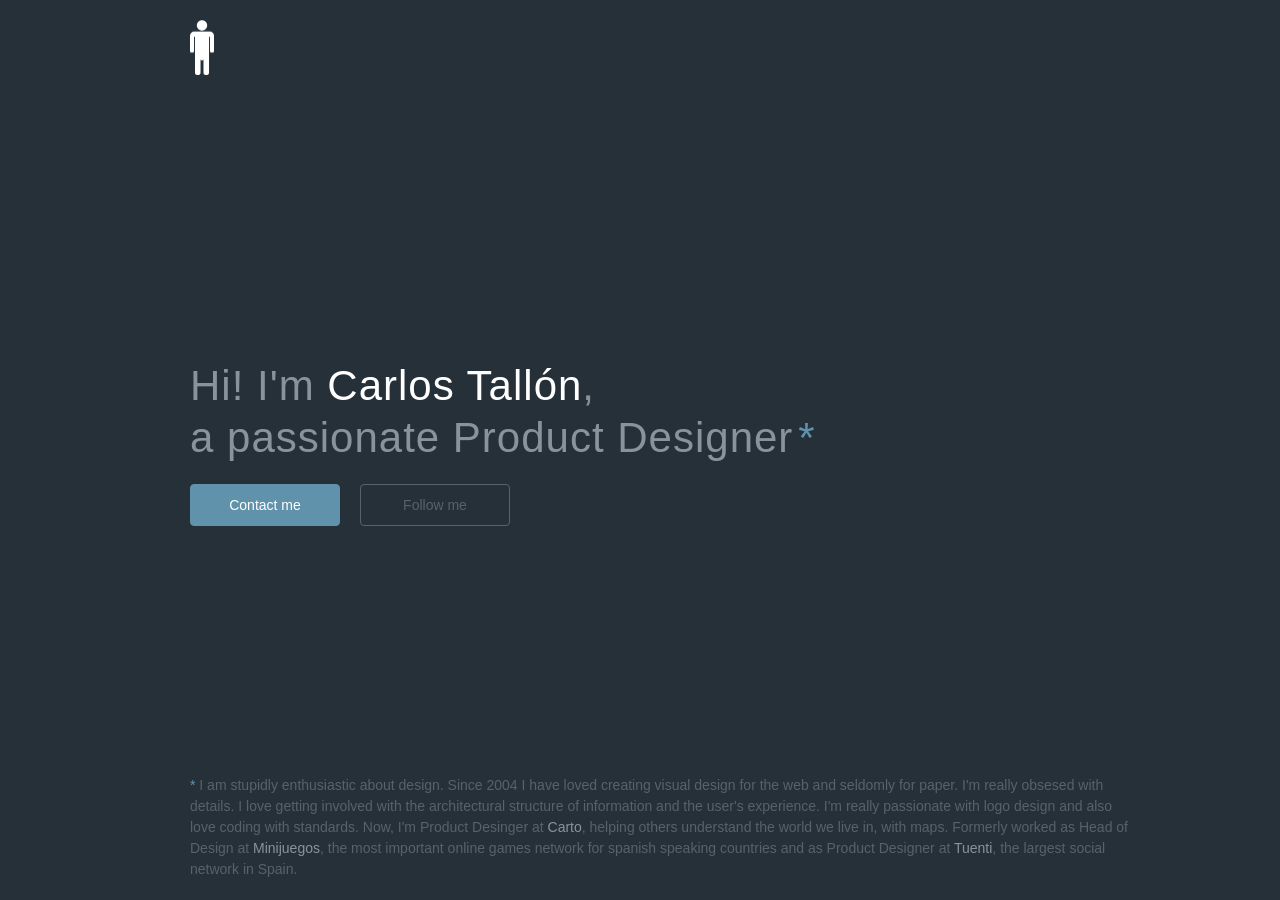
==== index.html @ 40fbca9f "previous version" ====
<!DOCTYPE html>
<html lang="en">
	<head>
		<meta http-equiv="content-type" content="text/html; charset=utf-8"/>
		<meta charset="utf-8"/>
		<title>Carlos Tallón</title>
		<link href="css/styles.css" rel="stylesheet">

		<script type="text/javascript">
		  var _gaq = _gaq || [];
		  _gaq.push(['_setAccount', 'UA-19620165-1']);
		  _gaq.push(['_trackPageview']);

		  (function() {
		    var ga = document.createElement('script'); ga.type = 'text/javascript'; ga.async = true;
		    ga.src = ('https:' == document.location.protocol ? 'https://ssl' : 'http://www') + '.google-analytics.com/ga.js';
		    var s = document.getElementsByTagName('script')[0]; s.parentNode.insertBefore(ga, s);
		  })();
		</script>
	</head>

	<body>
		<section>
			<header>
				<img class="logo" src="images/imago.png" alt="imagotype" width="24px" height="55px"/>
			</header>

			<div class="main">
				<h1>Hi! I'm <span>Carlos Tallón</span>,<br>a passionate Product Designer<span class="highlight">*</span></h1>
				<ul>
					<li>
						<a class="mainlink" href="mailto:mail@carlostallon.com">Contact me</a>
					</li>
					<li>
						<a href="http://twitter.com/carlostallon">Follow me</a>
					</li>
				</ul>
			</div>

			<footer>
				<p><span class="highlight">*</span> I am stupidly enthusiastic about design. Since 2004 I have loved creating visual design for the web and seldomly for paper. I'm really obsesed with details. I love getting involved with the architectural structure of information and the user's experience. I'm really passionate with logo design and also love coding with standards. Now, I'm Product Desinger at <a href="http://www.carto.com/">Carto</a>, helping others understand the world we live in, with maps. Formerly worked as Head of Design at <a href="http://www.minijuegos.com/">Minijuegos</a>, the most important online games network for spanish speaking countries and as Product Designer at <a href="http://www.tuenti.com/">Tuenti</a>, the largest social network in Spain.</p>
			</footer>
		</section>
	</body>
</html>
---- css/styles.css ----
/* Styles */

* { margin:0px; padding:0px; }

body {
	font-family: "Helvetica Neue", Arial, San Serif;
	color: #88949C;
	background-color: #263038;
	font-weight: 300;
}

h1 { font-size: 42px; line-height: 52px; font-weight: 100; text-align: left; letter-spacing: 1px; }
	h1 span { color: #FFF; font-weight: 400; }
	h1 span.highlight { margin-left: 5px; }

	.highlight { color: #6093AB; }

section { width: 940px; margin: 0 auto; }
	section header { padding: 20px 20px 0 20px; }
		section header .logo { 0 0; }

	section .main  {
		position: absolute;
		height: 180px;
		top: 50%;
		margin-top: -90px;
		padding: 0 20px;
	}

	section footer {
		padding: 0 20px 20px;
		color: #57626A;
		max-width: 940px;
		position: absolute;
		bottom: 0;
		background-color: #263038;
	}
		section footer p {
			font-size: 14px;
			line-height: 21px;
		}
		section footer a { color: #88949C; text-decoration: none; transition: all 0.3s ease; }
		section footer a:hover { color: #FFF; }

ul { margin: 20px 0 0; }
ul li { float: left; list-style: none; }
	ul li a {
		padding: 12px 24px;
		border: 1px solid #57626a;
		color: #57626a;
		margin: 0 20px 0 0;
		border-radius: 4px;
		text-decoration: none;
		font-size: 14px;
		display: inline-block;
		text-align: center;
		min-width: 100px;
		transition: all 0.3s ease;
	}
	ul li a:hover {
		color: #FFF;
		border-color: #FFF;
	}
	ul li a.mainlink { color: #FFF; background-color: #6093AB; border: 1px solid #6093AB; }
		ul li a.mainlink:hover { background-color: #81aabd; border: 1px solid #81aabd; }

/* Media Queries */
@media screen and (max-device-width:640px) {
	section { width: auto; padding: 0; margin: 0; }

	section .main  { height: auto; top: 0; margin-top: 80px; position: relative; margint: auto; }
		h1 { font-size: 100px; line-height: 150px; font-weight: 200; text-align: left; }
	section footer { margin-top: 80px; width: 100%; position: relative; margin: 40px 0 0; }
		section footer p { font-size: 32px; line-height: 48px; }

		ul li { margin: 0 0 20px; float: none; }
		ul li a { width: 280px; margin: 0; padding: 12px 0;  }




}
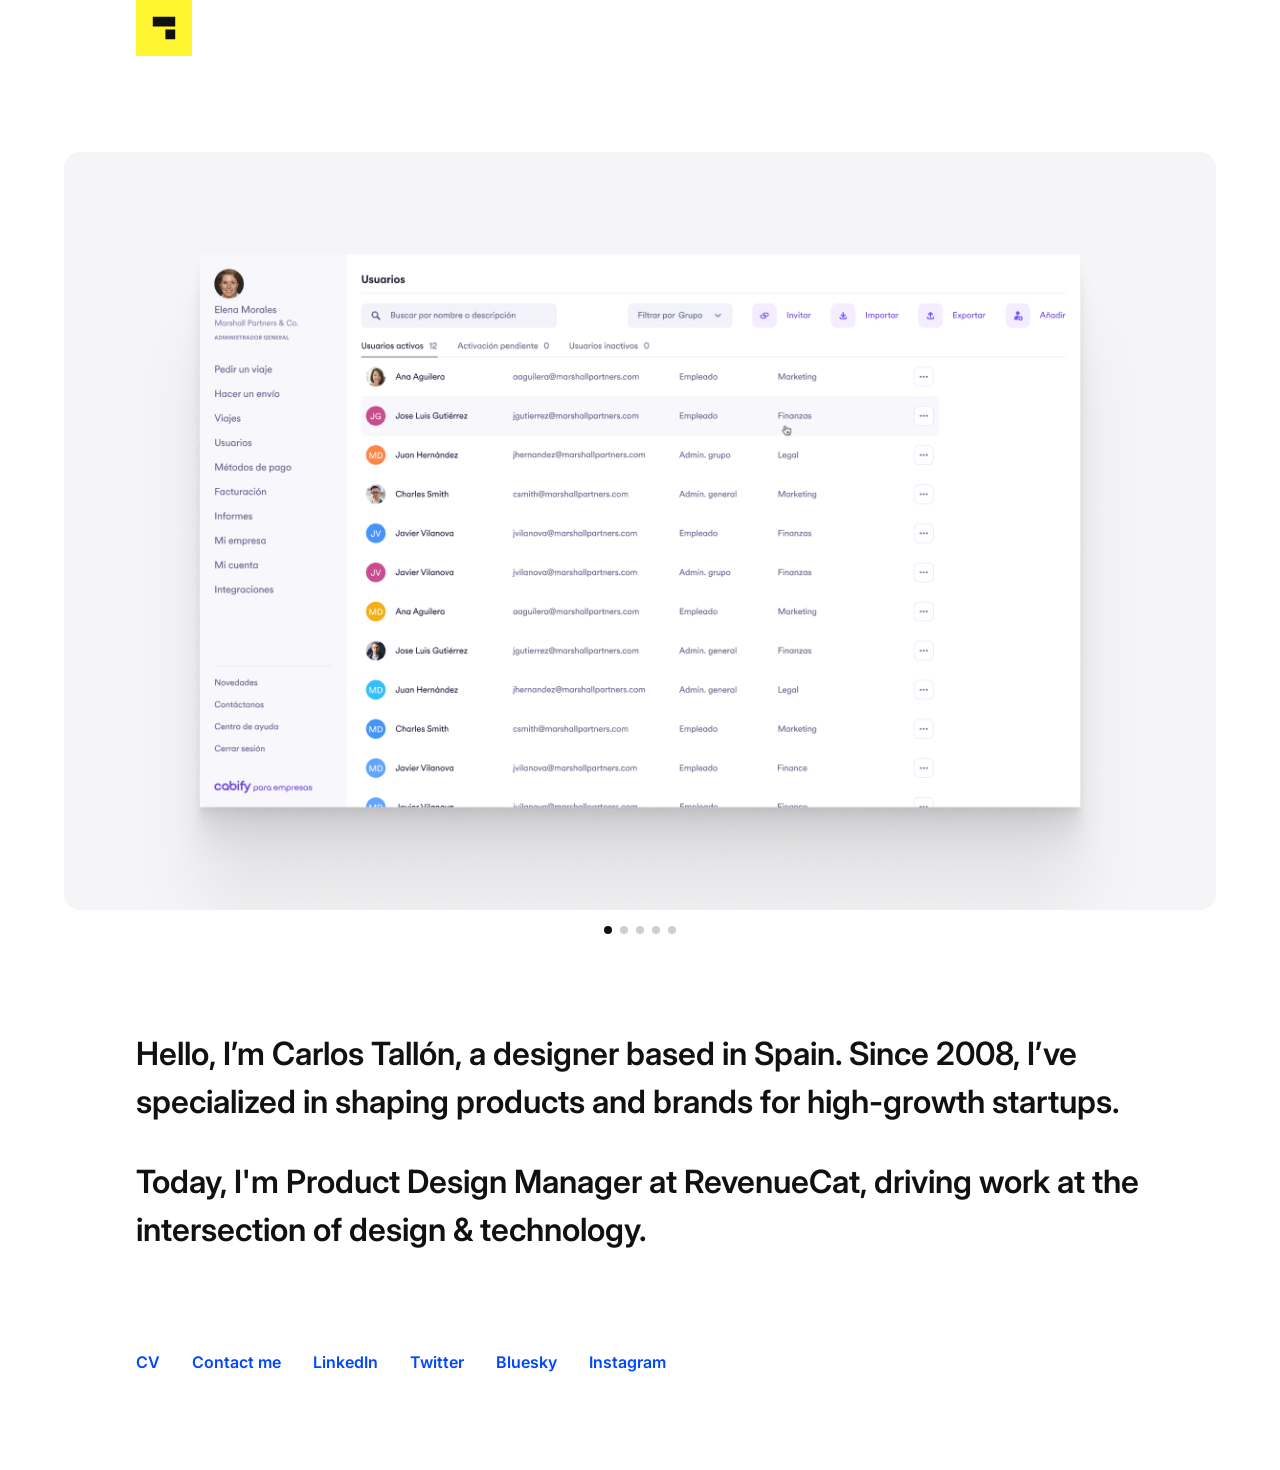
==== commit 447a091e: "Updated website to 2026 version Reemplazo de la web de 2014 a la nueva versión de 2026" ====
--- a/index.html
+++ b/index.html
@@ -1,45 +1,171 @@
 <!DOCTYPE html>
 <html lang="en">
-	<head>
-		<meta http-equiv="content-type" content="text/html; charset=utf-8"/>
-		<meta charset="utf-8"/>
-		<title>Carlos Tallón</title>
-		<link href="css/styles.css" rel="stylesheet">
+<head>
+	<!-- Meta tags esenciales -->
+	<meta charset="utf-8">
+	<meta name="viewport" content="width=device-width, initial-scale=1.0">
+	<meta name="robots" content="index, follow">
+	<meta name="theme-color" content="#FEF42F">
+	
+	<!-- SEO Meta tags -->
+	<title>Carlos Tallón - Product & Brand Designer</title>
+	<meta name="description" content="Carlos Tallón is a designer based in Spain, specialized in the intersection of design, technology, and business.">
+	<meta name="author" content="Carlos Tallón">
+	<meta name="keywords" content="Product Designer, Brand Designer, UX Design, UI Design, Design Leadership, Cabify, Spain">
+	
+	<!-- Canonical URL -->
+	<link rel="canonical" href="https://carlostallon.com/">
+	
+	<!-- Favicon -->
+	<link rel="icon" type="image/svg+xml" href="data:image/svg+xml,<svg xmlns='http://www.w3.org/2000/svg' viewBox='0 0 72 72'><rect width='72' height='72' fill='%23FEF42F'/><path d='M50.3994 50.3999H37.7998V37.7993H50.3994V50.3999ZM50.3994 34.1997H21.5996V21.6001H50.3994V34.1997Z' fill='%23111'/></svg>">
+	
+	<!-- Open Graph / Facebook -->
+	<meta property="og:type" content="website">
+	<meta property="og:url" content="https://carlostallon.com/">
+	<meta property="og:title" content="Carlos Tallón - Product & Brand Designer">
+	<meta property="og:description" content="Designer working at the intersection of design, technology, and business.">
+	<meta property="og:site_name" content="Carlos Tallón">
+	<meta property="og:locale" content="en_US">
+	
+	<!-- Twitter -->
+	<meta name="twitter:card" content="summary">
+	<meta name="twitter:url" content="https://carlostallon.com/">
+	<meta name="twitter:title" content="Carlos Tallón - Product & Brand Designer">
+	<meta name="twitter:description" content="Designer working at the intersection of design, technology, and business.">
+	<meta name="twitter:creator" content="@carlostallon">
+	<meta name="twitter:site" content="@carlostallon">
+	
+	<!-- JSON-LD Structured Data -->
+	<script type="application/ld+json">
+	{
+		"@context": "https://schema.org",
+		"@type": "Person",
+		"name": "Carlos Tallón",
+		"jobTitle": "Product Design Manager",
+		"worksFor": {
+			"@type": "Organization",
+			"name": "RevenueCat"
+		},
+		"url": "https://carlostallon.com",
+		"email": "mail@carlostallon.com",
+		"address": {
+			"@type": "PostalAddress",
+			"addressCountry": "Spain"
+		},
+		"sameAs": [
+			"https://www.linkedin.com/in/carlostallon/",
+			"https://twitter.com/carlostallon",
+			"https://instagram.com/carlostallon",
+			"https://bsky.app/profile/carlostallon.com"
+		]
+	}
+	</script>
+	
+	<!-- Preconnect para optimización de carga -->
+	<link rel="preconnect" href="https://fonts.googleapis.com">
+	<link rel="preconnect" href="https://fonts.gstatic.com" crossorigin>
+	<link rel="dns-prefetch" href="https://www.googletagmanager.com">
+	
+	<!-- Preload critical resources -->
+	<link rel="preload" href="css/styles.css" as="style">
+	<link rel="preload" href="https://fonts.googleapis.com/css2?family=Inter:wght@400;600&display=swap" as="style">
+	
+	<!-- Estilos -->
+	<link href="css/styles.css" rel="stylesheet">
+	<link href="https://fonts.googleapis.com/css2?family=Inter:wght@400;600&display=swap" rel="stylesheet">
+	
+	<!-- Google Analytics -->
+	<script async src="https://www.googletagmanager.com/gtag/js?id=G-00ZDKVFSD1"></script>
+	<script>
+		window.dataLayer = window.dataLayer || [];
+		function gtag(){dataLayer.push(arguments);}
+		gtag('js', new Date());
+		gtag('config', 'G-00ZDKVFSD1');
+	</script>
 
-		<script type="text/javascript">
-		  var _gaq = _gaq || [];
-		  _gaq.push(['_setAccount', 'UA-19620165-1']);
-		  _gaq.push(['_trackPageview']);
+	<!-- Carousel Script -->
+	<script src="js/carousel.js" defer></script>
+</head>
 
-		  (function() {
-		    var ga = document.createElement('script'); ga.type = 'text/javascript'; ga.async = true;
-		    ga.src = ('https:' == document.location.protocol ? 'https://ssl' : 'http://www') + '.google-analytics.com/ga.js';
-		    var s = document.getElementsByTagName('script')[0]; s.parentNode.insertBefore(ga, s);
-		  })();
-		</script>
-	</head>
+<body>
+	<header class="header" role="banner">
+		<svg class="logo" viewBox="0 0 72 72" fill="none" xmlns="http://www.w3.org/2000/svg" aria-label="Carlos Tallón Logo" role="img">
+			<title>Carlos Tallón Logo</title>
+			<rect width="72" height="72" fill="#FEF42F"/>
+			<path d="M50.3994 50.3999H37.7998V37.7993H50.3994V50.3999ZM50.3994 34.1997H21.5996V21.6001H50.3994V34.1997Z" fill="#111"/>
+		</svg>
+	</header>
 
-	<body>
-		<section>
-			<header>
-				<img class="logo" src="images/imago.png" alt="imagotype" width="24px" height="55px"/>
-			</header>
+	<main id="main" role="main">
+		<section class="carousel" aria-label="Portfolio Projects" role="region">
+			<h2 class="visually-hidden">Featured Projects</h2>
+			<div class="carousel-container">
+				<img src="img/project1.png"
+					 class="slide active"
+					 srcset="img/project1.png 1x, img/project1@2x.png 2x"
+					 alt="Cabify Product Design - User interface design for ride-hailing app"
+					 loading="eager">
+				<img src="img/project2.png"
+					 class="slide"
+					 srcset="img/project2.png 1x, img/project2@2x.png 2x"
+					 alt="Cabify Brand Design - Brand identity and visual system"
+					 loading="lazy">
+				<img src="img/project3.png"
+					 class="slide"
+					 srcset="img/project3.png 1x, img/project3@2x.png 2x"
+					 alt="Cabify Design Summit Poster - Event promotional design"
+					 loading="lazy">
+				<img src="img/project4.png"
+					 class="slide"
+					 srcset="img/project4.png 1x, img/project4@2x.png 2x"
+					 alt="Tuenti Product Design - Mobile app interface design"
+					 loading="lazy">
+				<img src="img/project5.png"
+					 class="slide"
+					 srcset="img/project5.png 1x, img/project5@2x.png 2x"
+					 alt="CARTO Product Design - Data visualization platform interface"
+					 loading="lazy">
+			</div>
+			<div class="carousel-indicators" role="tablist" aria-label="Project navigation">
+				<button class="indicator active" role="tab" aria-label="View project 1" aria-selected="true"></button>
+				<button class="indicator" role="tab" aria-label="View project 2" aria-selected="false"></button>
+				<button class="indicator" role="tab" aria-label="View project 3" aria-selected="false"></button>
+				<button class="indicator" role="tab" aria-label="View project 4" aria-selected="false"></button>
+				<button class="indicator" role="tab" aria-label="View project 5" aria-selected="false"></button>
+			</div>
+		</section>
 
-			<div class="main">
-				<h1>Hi! I'm <span>Carlos Tallón</span>,<br>a passionate Product Designer<span class="highlight">*</span></h1>
-				<ul>
-					<li>
-						<a class="mainlink" href="mailto:mail@carlostallon.com">Contact me</a>
-					</li>
-					<li>
-						<a href="http://twitter.com/carlostallon">Follow me</a>
-					</li>
-				</ul>
-			</div>
+		<section class="content" role="region" aria-labelledby="intro-heading">
+			<h1 id="intro-heading">Hello, I’m <span class="highlight">Carlos Tallón</span>, a designer based in Spain. Since 2008, I’ve specialized in shaping products and brands for high-growth startups.</h1>
+			<p>Today, I'm Product Design Manager at RevenueCat, driving work at the intersection of design & technology.</p>
+		</section>
+	</main>
 
-			<footer>
-				<p><span class="highlight">*</span> I am stupidly enthusiastic about design. Since 2004 I have loved creating visual design for the web and seldomly for paper. I'm really obsesed with details. I love getting involved with the architectural structure of information and the user's experience. I'm really passionate with logo design and also love coding with standards. Now, I'm Product Desinger at <a href="http://www.carto.com/">Carto</a>, helping others understand the world we live in, with maps. Formerly worked as Head of Design at <a href="http://www.minijuegos.com/">Minijuegos</a>, the most important online games network for spanish speaking countries and as Product Designer at <a href="http://www.tuenti.com/">Tuenti</a>, the largest social network in Spain.</p>
-			</footer>
-		</section>
-	</body>
-</html>
+	<footer class="footer" role="contentinfo">
+		<nav class="footer-nav" role="navigation" aria-label="Social Links and Contact">
+			<a href="https://carlostallon.notion.site/Carlos-Tall-n-819424da76e440fe8145b98e1ea5784c" 
+			   target="_blank" 
+			   rel="noopener noreferrer"
+			   aria-label="View Carlos Tallón's CV (opens in new tab)">CV</a>
+			<a href="mailto:mail@carlostallon.com" 
+			   aria-label="Send email to Carlos Tallón">Contact me</a>
+			<a href="https://www.linkedin.com/in/carlostallon/" 
+			   target="_blank" 
+			   rel="noopener noreferrer"
+			   aria-label="Follow Carlos Tallón on LinkedIn (opens in new tab)">LinkedIn</a>
+			<a href="https://twitter.com/carlostallon" 
+			   target="_blank" 
+			   rel="noopener noreferrer"
+			   aria-label="Follow Carlos Tallón on Twitter (opens in new tab)">Twitter</a>
+			<a href="https://bsky.app/profile/carlostallon.com" 
+			   target="_blank" 
+			   rel="noopener noreferrer"
+			   aria-label="Follow Carlos Tallón on Bluesky (opens in new tab)">Bluesky</a>
+			<a href="https://instagram.com/carlostallon" 
+			   target="_blank" 
+			   rel="noopener noreferrer"
+			   aria-label="Follow Carlos Tallón on Instagram (opens in new tab)">Instagram</a>
+		</nav>
+	</footer>
+</body>
+</html>
--- a/css/styles.css
+++ b/css/styles.css
@@ -1,82 +1,252 @@
-/* Styles */
-
-* { margin:0px; padding:0px; }
+/* ============================================
+   VARIABLES CSS Y TEMA
+   ============================================ */
+:root {
+  /* Tipografía */
+  --font-family: 'Inter', sans-serif;
+  --font-size-base: 1.5rem;
+  --font-size-small: 1rem;
+  --font-weight-normal: 400;
+  --font-weight-semibold: 600;
+  
+  /* Espaciado */
+  --spacing-sm: 3rem;
+  --spacing-lg: 6rem;
+  --spacing-padding: 2rem;
+  
+  /* Tamaños */
+  --max-width-content: 1008px;
+  --max-width-container: 1216px;
+  --logo-size-sm: 40px;
+  --logo-size-lg: 56px;
+  
+  /* Colores */
+  --color-bg: #ffffff;
+  --color-text: #111111;
+  --color-sup: #999;
+  --color-accent: #0047FF;
+  
+  /* Efectos */
+  --border-radius: 1rem;
+  --transition-opacity: 0.2s ease;
+}
+
+@media (prefers-color-scheme: dark) {
+  :root {
+    --color-bg: #111111;
+    --color-text: #f5f5f5;
+    --color-accent: #3b82f6;
+    --color-sup: #666;
+  }
+}
+
+/* ============================================
+   RESET Y BASE
+   ============================================ */
+* {
+  margin: 0;
+  padding: 0;
+  box-sizing: border-box;
+}
+
+/* Utilidades de accesibilidad */
+.visually-hidden {
+  position: absolute !important;
+  width: 1px !important;
+  height: 1px !important;
+  padding: 0 !important;
+  margin: -1px !important;
+  overflow: hidden !important;
+  clip: rect(0, 0, 0, 0) !important;
+  white-space: nowrap !important;
+  border: 0 !important;
+}
 
 body {
-	font-family: "Helvetica Neue", Arial, San Serif;
-	color: #88949C;
-	background-color: #263038;
-	font-weight: 300;
-}
-
-h1 { font-size: 42px; line-height: 52px; font-weight: 100; text-align: left; letter-spacing: 1px; }
-	h1 span { color: #FFF; font-weight: 400; }
-	h1 span.highlight { margin-left: 5px; }
-
-	.highlight { color: #6093AB; }
-
-section { width: 940px; margin: 0 auto; }
-	section header { padding: 20px 20px 0 20px; }
-		section header .logo { 0 0; }
-
-	section .main  {
-		position: absolute;
-		height: 180px;
-		top: 50%;
-		margin-top: -90px;
-		padding: 0 20px;
-	}
-
-	section footer {
-		padding: 0 20px 20px;
-		color: #57626A;
-		max-width: 940px;
-		position: absolute;
-		bottom: 0;
-		background-color: #263038;
-	}
-		section footer p {
-			font-size: 14px;
-			line-height: 21px;
-		}
-		section footer a { color: #88949C; text-decoration: none; transition: all 0.3s ease; }
-		section footer a:hover { color: #FFF; }
-
-ul { margin: 20px 0 0; }
-ul li { float: left; list-style: none; }
-	ul li a {
-		padding: 12px 24px;
-		border: 1px solid #57626a;
-		color: #57626a;
-		margin: 0 20px 0 0;
-		border-radius: 4px;
-		text-decoration: none;
-		font-size: 14px;
-		display: inline-block;
-		text-align: center;
-		min-width: 100px;
-		transition: all 0.3s ease;
-	}
-	ul li a:hover {
-		color: #FFF;
-		border-color: #FFF;
-	}
-	ul li a.mainlink { color: #FFF; background-color: #6093AB; border: 1px solid #6093AB; }
-		ul li a.mainlink:hover { background-color: #81aabd; border: 1px solid #81aabd; }
-
-/* Media Queries */
-@media screen and (max-device-width:640px) {
-	section { width: auto; padding: 0; margin: 0; }
-
-	section .main  { height: auto; top: 0; margin-top: 80px; position: relative; margint: auto; }
-		h1 { font-size: 100px; line-height: 150px; font-weight: 200; text-align: left; }
-	section footer { margin-top: 80px; width: 100%; position: relative; margin: 40px 0 0; }
-		section footer p { font-size: 32px; line-height: 48px; }
-
-		ul li { margin: 0 0 20px; float: none; }
-		ul li a { width: 280px; margin: 0; padding: 12px 0;  }
-
-
-
-
-}
+  font-family: var(--font-family);
+  font-weight: var(--font-weight-normal);
+  background-color: var(--color-bg);
+  color: var(--color-text);
+  line-height: 1.5;
+  padding: 0 var(--spacing-padding) var(--spacing-lg) var(--spacing-padding);
+  margin: auto;
+  max-width: var(--max-width-container);
+}
+
+/* ============================================
+   LAYOUT PRINCIPAL
+   ============================================ */
+.header {
+  margin: 0 auto var(--spacing-sm);
+  max-width: var(--max-width-content);
+}
+
+.content {
+  max-width: var(--max-width-content);
+  margin: 0 auto var(--spacing-sm);
+}
+
+.footer {
+  max-width: var(--max-width-content);
+  margin: 0 auto;
+}
+
+/* ============================================
+   COMPONENTES
+   ============================================ */
+
+/* Logo */
+.logo {
+  width: var(--logo-size-sm);
+  height: auto;
+  display: block;
+}
+
+/* Carousel */
+.carousel {
+  position: relative;
+  max-width: 100%;
+  margin-bottom: var(--spacing-sm);
+}
+
+.carousel-container {
+  position: relative;
+  width: 100%;
+  overflow: hidden;
+  aspect-ratio: 1216/800;
+  border-radius: var(--border-radius);
+  cursor: pointer;
+  user-select: none;
+  -webkit-user-select: none;
+}
+
+.slide {
+  position: absolute;
+  top: 0;
+  left: 0;
+  width: 100%;
+  height: 100%;
+  object-fit: cover;
+  opacity: 0;
+  transition: opacity 0.5s ease-in-out;
+  pointer-events: none;
+}
+
+.slide.active {
+  opacity: 1;
+  pointer-events: auto;
+}
+
+/* Indicadores del carrusel */
+.carousel-indicators {
+  display: flex;
+  justify-content: center;
+  gap: 0.5rem;
+  margin-top: 1rem;
+}
+
+.indicator {
+  width: 10px;
+  height: 10px;
+  border-radius: 50%;
+  border: none;
+  background-color: var(--color-text);
+  opacity: 0.2;
+  cursor: pointer;
+  padding: 0;
+  transition: opacity var(--transition-opacity);
+}
+
+.indicator:hover {
+  opacity: 0.5;
+}
+
+.indicator.active {
+  opacity: 1;
+}
+
+/* Contenido */
+.content h1 {
+  font-size: var(--font-size-base);
+  font-weight: var(--font-weight-semibold);
+  margin-bottom: var(--spacing-padding);
+}
+
+.content p {
+  font-size: var(--font-size-base);
+  font-weight: var(--font-weight-semibold);
+}
+
+sup {
+  font-size: 0.7em;
+  vertical-align: super;
+  color: var(--color-sup);
+}
+
+/* Footer */
+.footer-nav {
+  display: flex;
+  flex-wrap: wrap;
+  justify-content: flex-start;
+  gap: var(--spacing-padding);
+}
+
+.footer-nav a {
+  font-size: var(--font-size-small);
+  font-weight: var(--font-weight-semibold);
+  text-decoration: none;
+  color: var(--color-accent);
+  transition: opacity var(--transition-opacity);
+}
+
+.footer-nav a:hover {
+  opacity: 0.7;
+}
+
+/* ============================================
+   ACCESIBILIDAD - REDUCED MOTION
+   ============================================ */
+@media (prefers-reduced-motion: reduce) {
+  /* Desactiva transiciones del carrusel */
+  .slide {
+    transition: none !important;
+  }
+
+  /* Desactiva transiciones globales */
+  *,
+  *::before,
+  *::after {
+    animation-duration: 0.01ms !important;
+    animation-iteration-count: 1 !important;
+    transition-duration: 0.01ms !important;
+  }
+}
+
+/* ============================================
+   RESPONSIVE
+   ============================================ */
+@media (min-width: 768px) {
+  .header,
+  .carousel,
+  .content {
+    margin-bottom: var(--spacing-lg);
+  }
+
+  .logo {
+    width: var(--logo-size-lg);
+  }
+
+  .content h1 {
+    font-size: 2rem;
+    margin-bottom: var(--spacing-padding);
+  }
+
+  .content p {
+    font-size: 2rem;
+  }
+
+  .indicator {
+    width: 8px;
+    height: 8px;
+  }
+}
--- a/css/styles.css
+++ b/css/styles.css
@@ -1,82 +1,252 @@
-/* Styles */
-
-* { margin:0px; padding:0px; }
+/* ============================================
+   VARIABLES CSS Y TEMA
+   ============================================ */
+:root {
+  /* Tipografía */
+  --font-family: 'Inter', sans-serif;
+  --font-size-base: 1.5rem;
+  --font-size-small: 1rem;
+  --font-weight-normal: 400;
+  --font-weight-semibold: 600;
+  
+  /* Espaciado */
+  --spacing-sm: 3rem;
+  --spacing-lg: 6rem;
+  --spacing-padding: 2rem;
+  
+  /* Tamaños */
+  --max-width-content: 1008px;
+  --max-width-container: 1216px;
+  --logo-size-sm: 40px;
+  --logo-size-lg: 56px;
+  
+  /* Colores */
+  --color-bg: #ffffff;
+  --color-text: #111111;
+  --color-sup: #999;
+  --color-accent: #0047FF;
+  
+  /* Efectos */
+  --border-radius: 1rem;
+  --transition-opacity: 0.2s ease;
+}
+
+@media (prefers-color-scheme: dark) {
+  :root {
+    --color-bg: #111111;
+    --color-text: #f5f5f5;
+    --color-accent: #3b82f6;
+    --color-sup: #666;
+  }
+}
+
+/* ============================================
+   RESET Y BASE
+   ============================================ */
+* {
+  margin: 0;
+  padding: 0;
+  box-sizing: border-box;
+}
+
+/* Utilidades de accesibilidad */
+.visually-hidden {
+  position: absolute !important;
+  width: 1px !important;
+  height: 1px !important;
+  padding: 0 !important;
+  margin: -1px !important;
+  overflow: hidden !important;
+  clip: rect(0, 0, 0, 0) !important;
+  white-space: nowrap !important;
+  border: 0 !important;
+}
 
 body {
-	font-family: "Helvetica Neue", Arial, San Serif;
-	color: #88949C;
-	background-color: #263038;
-	font-weight: 300;
-}
-
-h1 { font-size: 42px; line-height: 52px; font-weight: 100; text-align: left; letter-spacing: 1px; }
-	h1 span { color: #FFF; font-weight: 400; }
-	h1 span.highlight { margin-left: 5px; }
-
-	.highlight { color: #6093AB; }
-
-section { width: 940px; margin: 0 auto; }
-	section header { padding: 20px 20px 0 20px; }
-		section header .logo { 0 0; }
-
-	section .main  {
-		position: absolute;
-		height: 180px;
-		top: 50%;
-		margin-top: -90px;
-		padding: 0 20px;
-	}
-
-	section footer {
-		padding: 0 20px 20px;
-		color: #57626A;
-		max-width: 940px;
-		position: absolute;
-		bottom: 0;
-		background-color: #263038;
-	}
-		section footer p {
-			font-size: 14px;
-			line-height: 21px;
-		}
-		section footer a { color: #88949C; text-decoration: none; transition: all 0.3s ease; }
-		section footer a:hover { color: #FFF; }
-
-ul { margin: 20px 0 0; }
-ul li { float: left; list-style: none; }
-	ul li a {
-		padding: 12px 24px;
-		border: 1px solid #57626a;
-		color: #57626a;
-		margin: 0 20px 0 0;
-		border-radius: 4px;
-		text-decoration: none;
-		font-size: 14px;
-		display: inline-block;
-		text-align: center;
-		min-width: 100px;
-		transition: all 0.3s ease;
-	}
-	ul li a:hover {
-		color: #FFF;
-		border-color: #FFF;
-	}
-	ul li a.mainlink { color: #FFF; background-color: #6093AB; border: 1px solid #6093AB; }
-		ul li a.mainlink:hover { background-color: #81aabd; border: 1px solid #81aabd; }
-
-/* Media Queries */
-@media screen and (max-device-width:640px) {
-	section { width: auto; padding: 0; margin: 0; }
-
-	section .main  { height: auto; top: 0; margin-top: 80px; position: relative; margint: auto; }
-		h1 { font-size: 100px; line-height: 150px; font-weight: 200; text-align: left; }
-	section footer { margin-top: 80px; width: 100%; position: relative; margin: 40px 0 0; }
-		section footer p { font-size: 32px; line-height: 48px; }
-
-		ul li { margin: 0 0 20px; float: none; }
-		ul li a { width: 280px; margin: 0; padding: 12px 0;  }
-
-
-
-
-}
+  font-family: var(--font-family);
+  font-weight: var(--font-weight-normal);
+  background-color: var(--color-bg);
+  color: var(--color-text);
+  line-height: 1.5;
+  padding: 0 var(--spacing-padding) var(--spacing-lg) var(--spacing-padding);
+  margin: auto;
+  max-width: var(--max-width-container);
+}
+
+/* ============================================
+   LAYOUT PRINCIPAL
+   ============================================ */
+.header {
+  margin: 0 auto var(--spacing-sm);
+  max-width: var(--max-width-content);
+}
+
+.content {
+  max-width: var(--max-width-content);
+  margin: 0 auto var(--spacing-sm);
+}
+
+.footer {
+  max-width: var(--max-width-content);
+  margin: 0 auto;
+}
+
+/* ============================================
+   COMPONENTES
+   ============================================ */
+
+/* Logo */
+.logo {
+  width: var(--logo-size-sm);
+  height: auto;
+  display: block;
+}
+
+/* Carousel */
+.carousel {
+  position: relative;
+  max-width: 100%;
+  margin-bottom: var(--spacing-sm);
+}
+
+.carousel-container {
+  position: relative;
+  width: 100%;
+  overflow: hidden;
+  aspect-ratio: 1216/800;
+  border-radius: var(--border-radius);
+  cursor: pointer;
+  user-select: none;
+  -webkit-user-select: none;
+}
+
+.slide {
+  position: absolute;
+  top: 0;
+  left: 0;
+  width: 100%;
+  height: 100%;
+  object-fit: cover;
+  opacity: 0;
+  transition: opacity 0.5s ease-in-out;
+  pointer-events: none;
+}
+
+.slide.active {
+  opacity: 1;
+  pointer-events: auto;
+}
+
+/* Indicadores del carrusel */
+.carousel-indicators {
+  display: flex;
+  justify-content: center;
+  gap: 0.5rem;
+  margin-top: 1rem;
+}
+
+.indicator {
+  width: 10px;
+  height: 10px;
+  border-radius: 50%;
+  border: none;
+  background-color: var(--color-text);
+  opacity: 0.2;
+  cursor: pointer;
+  padding: 0;
+  transition: opacity var(--transition-opacity);
+}
+
+.indicator:hover {
+  opacity: 0.5;
+}
+
+.indicator.active {
+  opacity: 1;
+}
+
+/* Contenido */
+.content h1 {
+  font-size: var(--font-size-base);
+  font-weight: var(--font-weight-semibold);
+  margin-bottom: var(--spacing-padding);
+}
+
+.content p {
+  font-size: var(--font-size-base);
+  font-weight: var(--font-weight-semibold);
+}
+
+sup {
+  font-size: 0.7em;
+  vertical-align: super;
+  color: var(--color-sup);
+}
+
+/* Footer */
+.footer-nav {
+  display: flex;
+  flex-wrap: wrap;
+  justify-content: flex-start;
+  gap: var(--spacing-padding);
+}
+
+.footer-nav a {
+  font-size: var(--font-size-small);
+  font-weight: var(--font-weight-semibold);
+  text-decoration: none;
+  color: var(--color-accent);
+  transition: opacity var(--transition-opacity);
+}
+
+.footer-nav a:hover {
+  opacity: 0.7;
+}
+
+/* ============================================
+   ACCESIBILIDAD - REDUCED MOTION
+   ============================================ */
+@media (prefers-reduced-motion: reduce) {
+  /* Desactiva transiciones del carrusel */
+  .slide {
+    transition: none !important;
+  }
+
+  /* Desactiva transiciones globales */
+  *,
+  *::before,
+  *::after {
+    animation-duration: 0.01ms !important;
+    animation-iteration-count: 1 !important;
+    transition-duration: 0.01ms !important;
+  }
+}
+
+/* ============================================
+   RESPONSIVE
+   ============================================ */
+@media (min-width: 768px) {
+  .header,
+  .carousel,
+  .content {
+    margin-bottom: var(--spacing-lg);
+  }
+
+  .logo {
+    width: var(--logo-size-lg);
+  }
+
+  .content h1 {
+    font-size: 2rem;
+    margin-bottom: var(--spacing-padding);
+  }
+
+  .content p {
+    font-size: 2rem;
+  }
+
+  .indicator {
+    width: 8px;
+    height: 8px;
+  }
+}
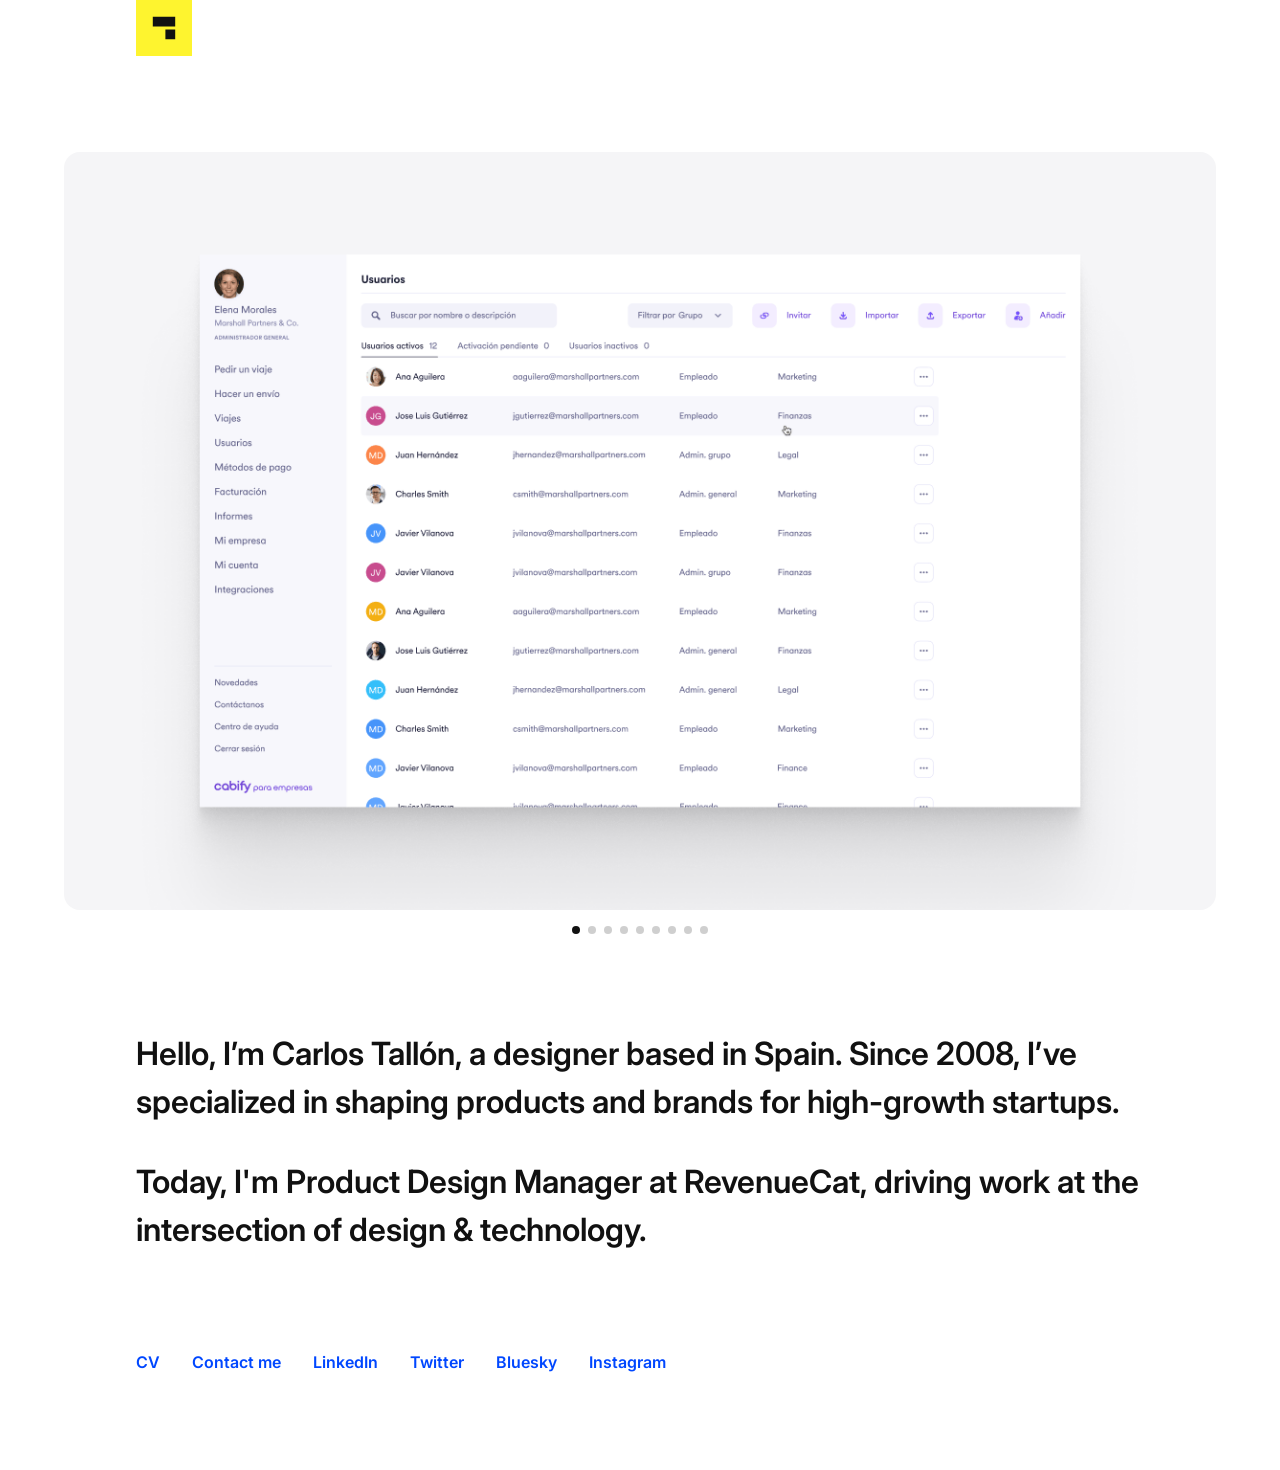
==== commit deee3aec: "new images added" ====
--- a/index.html
+++ b/index.html
@@ -89,11 +89,16 @@
 
 <body>
 	<header class="header" role="banner">
-		<svg class="logo" viewBox="0 0 72 72" fill="none" xmlns="http://www.w3.org/2000/svg" aria-label="Carlos Tallón Logo" role="img">
-			<title>Carlos Tallón Logo</title>
-			<rect width="72" height="72" fill="#FEF42F"/>
-			<path d="M50.3994 50.3999H37.7998V37.7993H50.3994V50.3999ZM50.3994 34.1997H21.5996V21.6001H50.3994V34.1997Z" fill="#111"/>
-		</svg>
+		<div class="header-content">
+			<svg class="logo" viewBox="0 0 72 72" fill="none" xmlns="http://www.w3.org/2000/svg" aria-label="Carlos Tallón Logo" role="img">
+				<title>Carlos Tallón Logo</title>
+				<rect width="72" height="72" fill="#FEF42F"/>
+				<path d="M50.3994 50.3999H37.7998V37.7993H50.3994V50.3999ZM50.3994 34.1997H21.5996V21.6001H50.3994V34.1997Z" fill="#111"/>
+			</svg>
+			<!-- <nav class="header-nav" role="navigation" aria-label="Main navigation">
+				<a href="/bio.html">CV</a>
+			</nav> -->
+		</div>
 	</header>
 
 	<main id="main" role="main">
@@ -125,6 +130,26 @@
 					 srcset="img/project5.png 1x, img/project5@2x.png 2x"
 					 alt="CARTO Product Design - Data visualization platform interface"
 					 loading="lazy">
+				<img src="img/project6.png"
+					 class="slide"
+					 srcset="img/project6.png 1x, img/project6@2x.png 2x"
+					 alt="Project 6"
+					 loading="lazy">
+				<img src="img/project7.png"
+					 class="slide"
+					 srcset="img/project7.png 1x, img/project7@2x.png 2x"
+					 alt="Project 7"
+					 loading="lazy">
+				<img src="img/project8.png"
+					 class="slide"
+					 srcset="img/project8.png 1x, img/project8@2x.png 2x"
+					 alt="Project 8"
+					 loading="lazy">
+				<img src="img/project9.png"
+					 class="slide"
+					 srcset="img/project9.png 1x, img/project9@2x.png 2x"
+					 alt="Project 9"
+					 loading="lazy">
 			</div>
 			<div class="carousel-indicators" role="tablist" aria-label="Project navigation">
 				<button class="indicator active" role="tab" aria-label="View project 1" aria-selected="true"></button>
@@ -132,6 +157,10 @@
 				<button class="indicator" role="tab" aria-label="View project 3" aria-selected="false"></button>
 				<button class="indicator" role="tab" aria-label="View project 4" aria-selected="false"></button>
 				<button class="indicator" role="tab" aria-label="View project 5" aria-selected="false"></button>
+				<button class="indicator" role="tab" aria-label="View project 6" aria-selected="false"></button>
+				<button class="indicator" role="tab" aria-label="View project 7" aria-selected="false"></button>
+				<button class="indicator" role="tab" aria-label="View project 8" aria-selected="false"></button>
+				<button class="indicator" role="tab" aria-label="View project 9" aria-selected="false"></button>
 			</div>
 		</section>
 
--- a/css/styles.css
+++ b/css/styles.css
@@ -81,6 +81,24 @@
   max-width: var(--max-width-content);
 }
 
+.header-content {
+  display: flex;
+  justify-content: space-between;
+  align-items: center;
+}
+
+.header-nav a {
+  font-size: var(--font-size-small);
+  font-weight: var(--font-weight-semibold);
+  text-decoration: none;
+  color: var(--color-accent);
+  transition: opacity var(--transition-opacity);
+}
+
+.header-nav a:hover {
+  opacity: 0.7;
+}
+
 .content {
   max-width: var(--max-width-content);
   margin: 0 auto var(--spacing-sm);
--- a/css/styles.css
+++ b/css/styles.css
@@ -81,6 +81,24 @@
   max-width: var(--max-width-content);
 }
 
+.header-content {
+  display: flex;
+  justify-content: space-between;
+  align-items: center;
+}
+
+.header-nav a {
+  font-size: var(--font-size-small);
+  font-weight: var(--font-weight-semibold);
+  text-decoration: none;
+  color: var(--color-accent);
+  transition: opacity var(--transition-opacity);
+}
+
+.header-nav a:hover {
+  opacity: 0.7;
+}
+
 .content {
   max-width: var(--max-width-content);
   margin: 0 auto var(--spacing-sm);
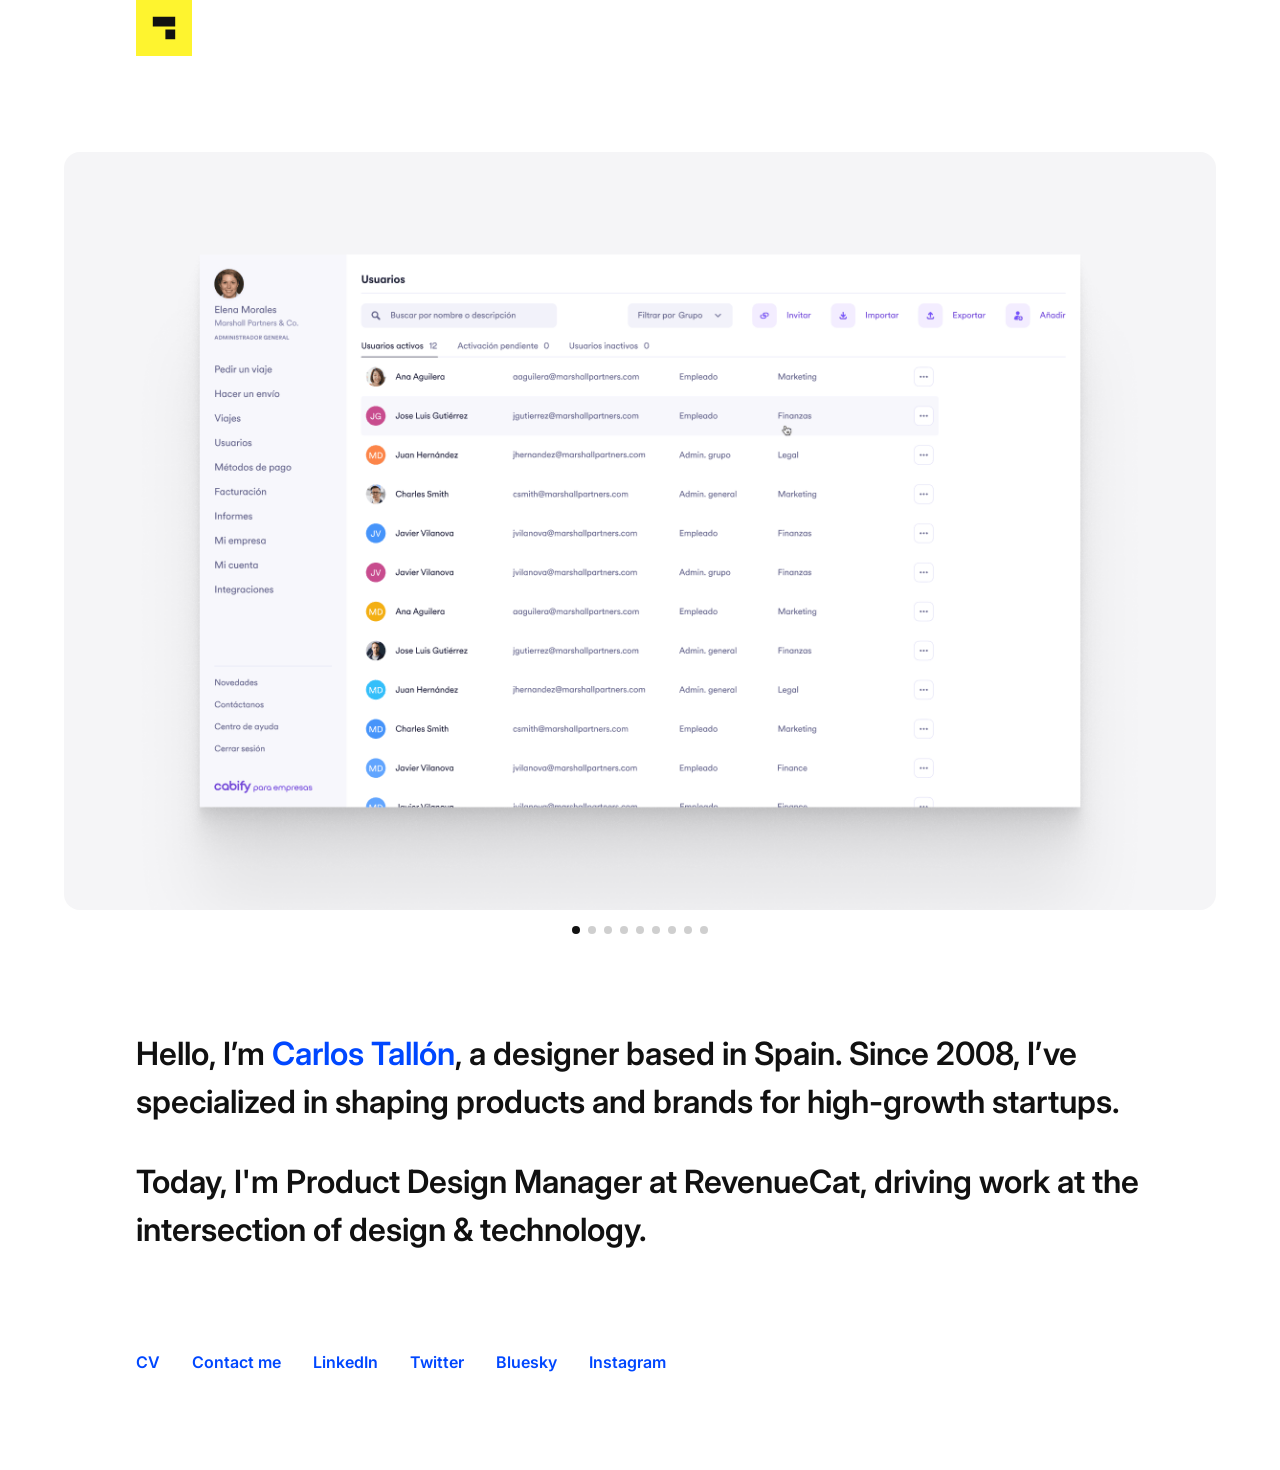
==== commit 977e1a48: "fixes" ====
--- a/index.html
+++ b/index.html
@@ -26,9 +26,13 @@
 	<meta property="og:description" content="Designer working at the intersection of design, technology, and business.">
 	<meta property="og:site_name" content="Carlos Tallón">
 	<meta property="og:locale" content="en_US">
+	<meta property="og:image" content="https://carlostallon.com/img/project1@2x.png">
+	<meta property="og:image:width" content="2432">
+	<meta property="og:image:height" content="1584">
 	
 	<!-- Twitter -->
-	<meta name="twitter:card" content="summary">
+	<meta name="twitter:card" content="summary_large_image">
+	<meta name="twitter:image" content="https://carlostallon.com/img/project1@2x.png">
 	<meta name="twitter:url" content="https://carlostallon.com/">
 	<meta name="twitter:title" content="Carlos Tallón - Product & Brand Designer">
 	<meta name="twitter:description" content="Designer working at the intersection of design, technology, and business.">
@@ -197,4 +201,4 @@
 		</nav>
 	</footer>
 </body>
-</html>+</html>
--- a/css/styles.css
+++ b/css/styles.css
@@ -190,6 +190,10 @@
   margin-bottom: var(--spacing-padding);
 }
 
+.highlight {
+  color: var(--color-accent);
+}
+
 .content p {
   font-size: var(--font-size-base);
   font-weight: var(--font-weight-semibold);
@@ -219,6 +223,13 @@
 
 .footer-nav a:hover {
   opacity: 0.7;
+}
+
+.footer-nav a:focus-visible,
+.header-nav a:focus-visible,
+.indicator:focus-visible {
+  outline: 2px solid var(--color-accent);
+  outline-offset: 2px;
 }
 
 /* ============================================
--- a/css/styles.css
+++ b/css/styles.css
@@ -190,6 +190,10 @@
   margin-bottom: var(--spacing-padding);
 }
 
+.highlight {
+  color: var(--color-accent);
+}
+
 .content p {
   font-size: var(--font-size-base);
   font-weight: var(--font-weight-semibold);
@@ -219,6 +223,13 @@
 
 .footer-nav a:hover {
   opacity: 0.7;
+}
+
+.footer-nav a:focus-visible,
+.header-nav a:focus-visible,
+.indicator:focus-visible {
+  outline: 2px solid var(--color-accent);
+  outline-offset: 2px;
 }
 
 /* ============================================
